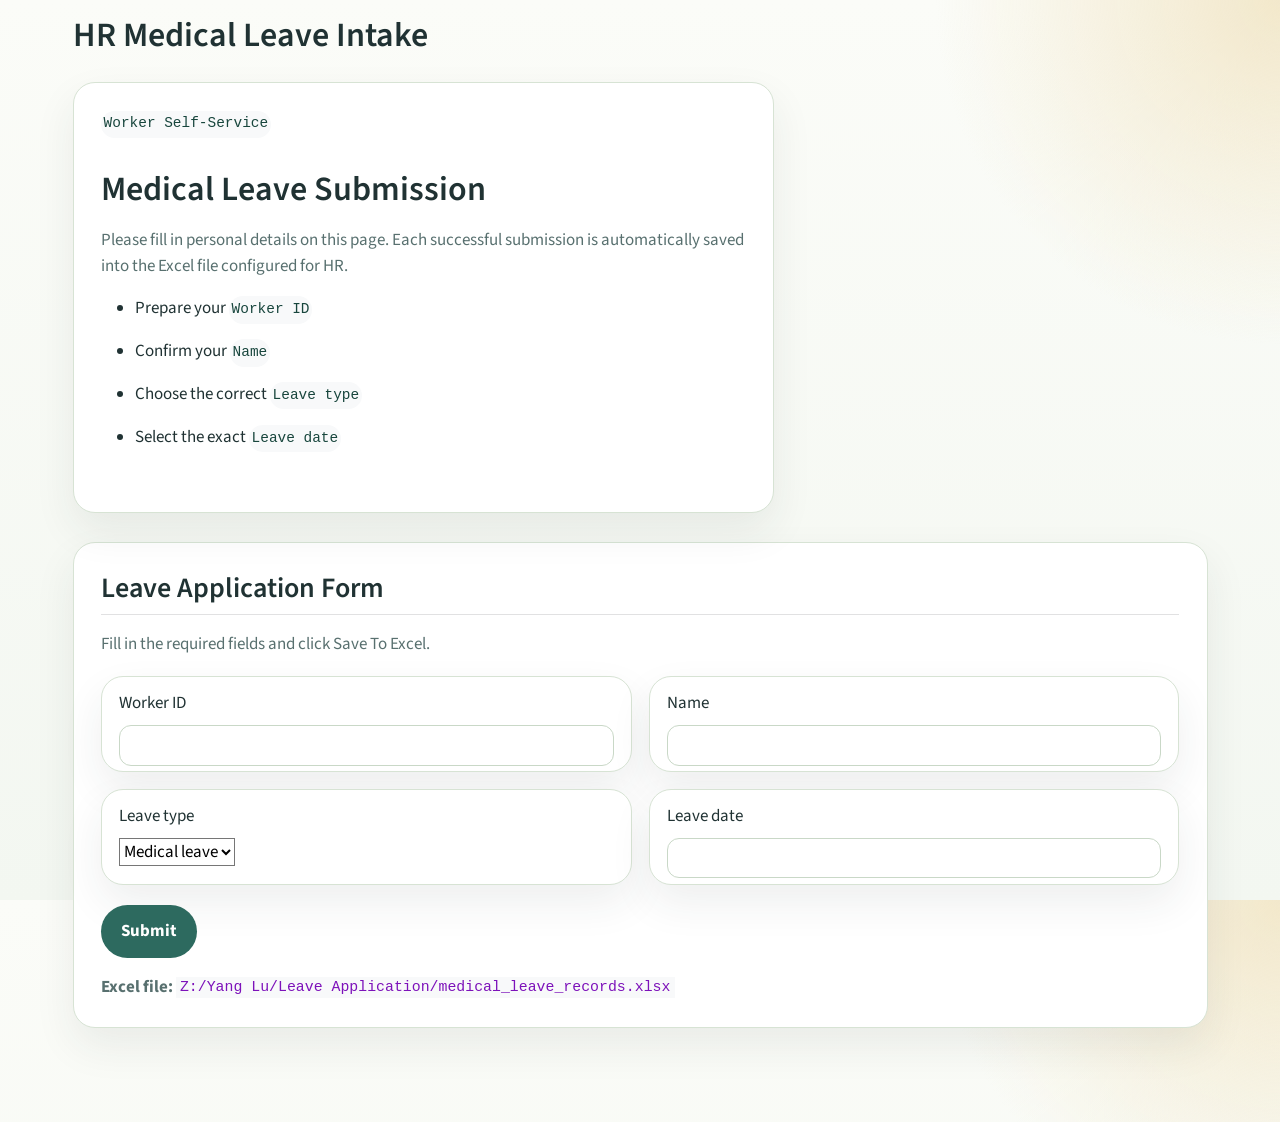
==== index.html @ 23752f78 "Initial commit for leave application" ====
<!DOCTYPE html>
<html xmlns="http://www.w3.org/1999/xhtml" lang="en" xml:lang="en"><head>

<meta charset="utf-8">
<meta name="generator" content="quarto-1.7.32">

<meta name="viewport" content="width=device-width, initial-scale=1.0, user-scalable=yes">


<title>HR Medical Leave Intake</title>
<style>
code{white-space: pre-wrap;}
span.smallcaps{font-variant: small-caps;}
div.columns{display: flex; gap: min(4vw, 1.5em);}
div.column{flex: auto; overflow-x: auto;}
div.hanging-indent{margin-left: 1.5em; text-indent: -1.5em;}
ul.task-list{list-style: none;}
ul.task-list li input[type="checkbox"] {
  width: 0.8em;
  margin: 0 0.8em 0.2em -1em; /* quarto-specific, see https://github.com/quarto-dev/quarto-cli/issues/4556 */ 
  vertical-align: middle;
}
</style>


<script src="index_files/libs/clipboard/clipboard.min.js"></script>
<script src="index_files/libs/quarto-html/quarto.js" type="module"></script>
<script src="index_files/libs/quarto-html/tabsets/tabsets.js" type="module"></script>
<script src="index_files/libs/quarto-html/popper.min.js"></script>
<script src="index_files/libs/quarto-html/tippy.umd.min.js"></script>
<script src="index_files/libs/quarto-html/anchor.min.js"></script>
<link href="index_files/libs/quarto-html/tippy.css" rel="stylesheet">
<link href="index_files/libs/quarto-html/quarto-syntax-highlighting-37eea08aefeeee20ff55810ff984fec1.css" rel="stylesheet" id="quarto-text-highlighting-styles">
<script src="index_files/libs/bootstrap/bootstrap.min.js"></script>
<link href="index_files/libs/bootstrap/bootstrap-icons.css" rel="stylesheet">
<link href="index_files/libs/bootstrap/bootstrap-813c323200a87c37e262811031999de4.min.css" rel="stylesheet" append-hash="true" id="quarto-bootstrap" data-mode="light">


<link rel="stylesheet" href="styles.css">
</head>

<body class="quarto-light">

<div id="quarto-content" class="page-columns page-rows-contents page-layout-full">

<main class="content column-page" id="quarto-document-content">

<header id="title-block-header" class="quarto-title-block default">
<div class="quarto-title">
<h1 class="title">HR Medical Leave Intake</h1>
</div>



<div class="quarto-title-meta column-page">

    
  
    
  </div>
  


</header>


<div class="hero-grid">
<div class="hero-copy">
<p><code>Worker Self-Service</code></p>
<section id="medical-leave-submission" class="level1">
<h1>Medical Leave Submission</h1>
<p>Please fill in personal details on this page. Each successful submission is automatically saved into the Excel file configured for HR.</p>
<ul>
<li>Prepare your <code>Worker ID</code></li>
<li>Confirm your <code>Name</code></li>
<li>Choose the correct <code>Leave type</code></li>
<li>Select the exact <code>Leave date</code></li>
</ul>
</section>
</div>
</div>
<div class="cell">
<div class="cell-output-display no-overflow-x">
<div class="form-shell">
<div class="form-heading">
<h2 class="anchored">Leave Application Form</h2>
<p>Fill in the required fields and click Save To Excel.</p>
</div>
<div class="form-grid">
<div class="field-card">
<div class="form-group shiny-input-container">
<label class="control-label" id="worker_id-label" for="worker_id">Worker ID</label>
<input id="worker_id" type="text" class="shiny-input-text form-control" value="" data-update-on="change">
</div>
</div>
<div class="field-card">
<div class="form-group shiny-input-container">
<label class="control-label" id="name-label" for="name">Name</label>
<input id="name" type="text" class="shiny-input-text form-control" value="" data-update-on="change">
</div>
</div>
<div class="field-card">
<div class="form-group shiny-input-container">
<label class="control-label" id="leave_type-label" for="leave_type">Leave type</label>
<div>
<select id="leave_type" class="shiny-input-select"><option value="Medical leave" selected="">Medical leave</option>
<option value="Annual leave">Annual leave</option></select>
<script type="application/json" data-for="leave_type" data-nonempty="">{"plugins":["selectize-plugin-a11y"]}</script>
</div>
</div>
</div>
<div class="field-card">
<div id="leave_date" class="shiny-date-input form-group shiny-input-container">
<label class="control-label" id="leave_date-label" for="leave_date">Leave date</label>
<input type="text" class="form-control" aria-labelledby="leave_date-label" title="Date format: yyyy-mm-dd" data-date-language="en" data-date-week-start="0" data-date-format="yyyy-mm-dd" data-date-start-view="month" data-initial-date="2026-05-14" data-date-autoclose="true" data-date-dates-disabled="null" data-date-days-of-week-disabled="null">
</div>
</div>
</div>
<button class="btn btn-default action-button primary-btn" id="submit" type="button"><span class="action-label">Submit</span></button>
<div class="status-wrap">
<div id="status_ui" class="shiny-html-output"></div>
</div>
<div class="file-line">
<strong>Excel file: </strong>
<code>Z:/Yang Lu/Leave Application/medical_leave_records.xlsx</code>
</div>
</div>
</div>
</div>
<p>
<script type="application/shiny-prerendered" data-context="server-start">
user_lib <- Sys.getenv("R_LIBS_USER")
if (nzchar(user_lib)) {
  dir.create(user_lib, recursive = TRUE, showWarnings = FALSE)
  .libPaths(c(normalizePath(user_lib, winslash = "/", mustWork = FALSE), .libPaths()))
}

required_packages <- c("shiny", "openxlsx")
missing_packages <- required_packages[
  !vapply(required_packages, requireNamespace, logical(1), quietly = TRUE)
]

if (length(missing_packages) > 0) {
  install.packages(
    missing_packages,
    repos = "https://cloud.r-project.org",
    lib = if (nzchar(user_lib)) user_lib else .libPaths()[1]
  )
}

still_missing <- required_packages[
  !vapply(required_packages, requireNamespace, logical(1), quietly = TRUE)
]

if (length(still_missing) > 0) {
  stop(
    paste0(
      "Please install the required package(s): ",
      paste(still_missing, collapse = ", ")
    )
  )
}

library(shiny)
library(openxlsx)

default_xlsx <- file.path("Z:/Yang Lu/Leave Application", "medical_leave_records.xlsx")
excel_path <- path.expand(Sys.getenv("HR_MEDICAL_LEAVE_EXCEL", unset = default_xlsx))

allowed_leave_types <- c("Medical leave", "Annual leave")
headers <- c(
  "Submitted At",
  "Worker ID",
  "Name",
  "Leave type",
  "Leave date"
)

ensure_workbook <- function(path = excel_path) {
  dir.create(dirname(path), recursive = TRUE, showWarnings = FALSE)

  if (!file.exists(path)) {
    wb <- createWorkbook()
    addWorksheet(wb, "Records")
    writeData(
      wb,
      sheet = "Records",
      x = matrix(headers, nrow = 1),
      startRow = 1,
      colNames = FALSE
    )
    saveWorkbook(wb, path, overwrite = TRUE)
  }
}

append_row <- function(worker_id, name, leave_type, leave_date, path = excel_path) {
  ensure_workbook(path)

  wb <- loadWorkbook(path)
  sheet_name <- names(wb)[1]
  existing_rows <- nrow(readWorkbook(path, sheet = sheet_name, colNames = FALSE))
  next_row <- existing_rows + 1

  row_data <- data.frame(
    "Submitted At" = format(Sys.time(), "%Y-%m-%d %H:%M:%S"),
    "Worker ID" = trimws(worker_id),
    "Name" = trimws(name),
    "Leave type" = trimws(leave_type),
    "Leave date" = format(as.Date(leave_date), "%Y-%m-%d"),
    check.names = FALSE,
    stringsAsFactors = FALSE
  )

  writeData(
    wb,
    sheet = sheet_name,
    x = row_data,
    startRow = next_row,
    colNames = FALSE
  )

  saveWorkbook(wb, path, overwrite = TRUE)
}
</script>
 
<script type="application/shiny-prerendered" data-context="server">
status_message <- reactiveVal(NULL)

observeEvent(input$submit, ignoreInit = TRUE, {
  current_session <- getDefaultReactiveDomain()
  worker_id <- trimws(input$worker_id)
  name <- trimws(input$name)
  leave_type <- trimws(input$leave_type)
  leave_date <- input$leave_date

  if (!nzchar(worker_id) || !nzchar(name) || !nzchar(leave_type) || is.null(leave_date)) {
    status_message(list(
      type = "error",
      text = "Please fill in Worker ID, Name, Leave type, and Leave date."
    ))
    return()
  }

  if (!leave_type %in% allowed_leave_types) {
    status_message(list(
      type = "error",
      text = "Please choose Medical leave or Annual leave."
    ))
    return()
  }

  parsed_date <- tryCatch(as.Date(leave_date), error = function(e) NA)
  if (is.na(parsed_date)) {
    status_message(list(
      type = "error",
      text = "Invalid date format."
    ))
    return()
  }

  tryCatch(
    {
      append_row(worker_id, name, leave_type, parsed_date)
      status_message(list(
        type = "success",
        text = "Record saved successfully."
      ))

      updateTextInput(current_session, "worker_id", value = "")
      updateTextInput(current_session, "name", value = "")
      updateSelectInput(current_session, "leave_type", selected = allowed_leave_types[1])
      updateDateInput(current_session, "leave_date", value = Sys.Date())
    },
    error = function(e) {
      status_message(list(
        type = "error",
        text = paste("Unable to save record:", conditionMessage(e))
      ))
    }
  )
})

output$status_ui <- renderUI({
  msg <- status_message()

  if (is.null(msg)) {
    return(NULL)
  }

  is_success <- identical(msg$type, "success")
  fg <- if (is_success) "#155724" else "#7a1f2a"
  bg <- if (is_success) "#dff6e5" else "#fde7ea"
  border <- if (is_success) "#b8e0c2" else "#f3bac1"

  div(
    class = "status-box",
    style = paste(
      sprintf("color: %s;", fg),
      sprintf("background-color: %s;", bg),
      sprintf("border: 1px solid %s;", border)
    ),
    msg$text
  )
})
</script>
 
<script type="application/shiny-prerendered" data-context="server-extras">
ojs_define <- function(..., .session = shiny::getDefaultReactiveDomain()) {
  quos <- rlang::enquos(...)
  vars <- rlang::list2(...)
  nm <- names(vars)
  if (is.null(nm)) {
    nm <- rep_len("", length(vars))
  }
  mapply(
    function(q, nm, val) {
      # Infer name, if possible
      if (nm == "") {
        tryCatch(
          {
            nm <- rlang::as_name(q)
          },
          error = function(e) {
            code <- paste(collapse = "\n", deparse(rlang::f_rhs(q)))
            stop(
              "ojs_define() could not create a name for the argument: ",
              code
            )
          }
        )
      }
      .session$output[[nm]] <- val
      outputOptions(.session$output, nm, suspendWhenHidden = FALSE)
      .session$sendCustomMessage("ojs-export", list(name = nm))
      NULL
    },
    quos,
    nm,
    vars,
    SIMPLIFY = FALSE,
    USE.NAMES = FALSE
  )
  invisible()
}
</script>
</p>
<!--html_preserve-->
<script type="application/shiny-prerendered" data-context="dependencies">
{"type":"list","attributes":{},"value":[{"type":"list","attributes":{"names":{"type":"character","attributes":{},"value":["name","version","src","meta","script","stylesheet","head","attachment","package","all_files","pkgVersion"]},"class":{"type":"character","attributes":{},"value":["html_dependency"]}},"value":[{"type":"character","attributes":{},"value":["selectize"]},{"type":"character","attributes":{},"value":["0.15.2"]},{"type":"list","attributes":{"names":{"type":"character","attributes":{},"value":["file"]}},"value":[{"type":"character","attributes":{},"value":["www/shared/selectize"]}]},{"type":"NULL"},{"type":"character","attributes":{},"value":["js/selectize.min.js","accessibility/js/selectize-plugin-a11y.min.js"]},{"type":"character","attributes":{},"value":["css/selectize.bootstrap3.css"]},{"type":"NULL"},{"type":"NULL"},{"type":"character","attributes":{},"value":["shiny"]},{"type":"logical","attributes":{},"value":[true]},{"type":"character","attributes":{},"value":["1.13.0"]}]},{"type":"list","attributes":{"names":{"type":"character","attributes":{},"value":["name","version","src","meta","script","stylesheet","head","attachment","package","all_files","pkgVersion"]},"class":{"type":"character","attributes":{},"value":["html_dependency"]}},"value":[{"type":"character","attributes":{},"value":["bootstrap-datepicker-js"]},{"type":"character","attributes":{},"value":["1.10.0"]},{"type":"list","attributes":{"names":{"type":"character","attributes":{},"value":["file"]}},"value":[{"type":"character","attributes":{},"value":["www/shared/datepicker"]}]},{"type":"NULL"},{"type":"character","attributes":{},"value":["js/bootstrap-datepicker.min.js"]},{"type":"NULL"},{"type":"character","attributes":{},"value":["<script>(function() {\n        var datepicker = $.fn.datepicker.noConflict();\n        $.fn.bsDatepicker = datepicker;\n      })();\n     <\/script>"]},{"type":"NULL"},{"type":"character","attributes":{},"value":["shiny"]},{"type":"logical","attributes":{},"value":[true]},{"type":"character","attributes":{},"value":["1.13.0"]}]},{"type":"list","attributes":{"names":{"type":"character","attributes":{},"value":["name","version","src","meta","script","stylesheet","head","attachment","package","all_files","pkgVersion"]},"class":{"type":"character","attributes":{},"value":["html_dependency"]}},"value":[{"type":"character","attributes":{},"value":["bootstrap-datepicker-css"]},{"type":"character","attributes":{},"value":["1.10.0"]},{"type":"list","attributes":{"names":{"type":"character","attributes":{},"value":["file"]}},"value":[{"type":"character","attributes":{},"value":["www/shared/datepicker"]}]},{"type":"NULL"},{"type":"NULL"},{"type":"character","attributes":{},"value":["css/bootstrap-datepicker3.min.css"]},{"type":"NULL"},{"type":"NULL"},{"type":"character","attributes":{},"value":["shiny"]},{"type":"logical","attributes":{},"value":[true]},{"type":"character","attributes":{},"value":["1.13.0"]}]}]}
</script>
<!--/html_preserve-->
<!--html_preserve-->
<script type="application/shiny-prerendered" data-context="execution_dependencies">
{"type":"list","attributes":{"names":{"type":"character","attributes":{},"value":["packages"]}},"value":[{"type":"list","attributes":{"names":{"type":"character","attributes":{},"value":["packages","version"]},"class":{"type":"character","attributes":{},"value":["data.frame"]},"row.names":{"type":"integer","attributes":{},"value":[1,2,3,4,5,6,7,8,9,10,11,12,13,14,15,16,17,18,19,20,21,22,23,24,25,26,27,28,29,30,31,32,33,34,35,36,37,38,39,40,41]}},"value":[{"type":"character","attributes":{},"value":["base","bslib","cachem","cli","compiler","datasets","digest","evaluate","fastmap","graphics","grDevices","htmltools","htmlwidgets","httpuv","jquerylib","jsonlite","knitr","later","lifecycle","magrittr","memoise","methods","mime","openxlsx","otel","promises","R6","Rcpp","rlang","rmarkdown","rstudioapi","sass","shiny","stats","stringi","tools","utils","xfun","xtable","yaml","zip"]},{"type":"character","attributes":{},"value":["4.5.0","0.9.0","1.1.0","3.6.4","4.5.0","4.5.0","0.6.37","1.0.4","1.2.0","4.5.0","4.5.0","0.5.8.1","1.6.4","1.6.15","0.1.4","2.0.0","1.50","1.4.2","1.0.4","2.0.3","2.0.1","4.5.0","0.13","4.2.8.1","0.2.0","1.5.0","2.6.1","1.0.14","1.1.6","2.29","0.17.1","0.4.10","1.13.0","4.5.0","1.8.7","4.5.0","4.5.0","0.52","1.8-4","2.3.10","2.3.2"]}]}]}
</script>
<!--/html_preserve-->

</main>
<!-- /main column -->
<script id="quarto-html-after-body" type="application/javascript">
  window.document.addEventListener("DOMContentLoaded", function (event) {
    const icon = "";
    const anchorJS = new window.AnchorJS();
    anchorJS.options = {
      placement: 'right',
      icon: icon
    };
    anchorJS.add('.anchored');
    const isCodeAnnotation = (el) => {
      for (const clz of el.classList) {
        if (clz.startsWith('code-annotation-')) {                     
          return true;
        }
      }
      return false;
    }
    const onCopySuccess = function(e) {
      // button target
      const button = e.trigger;
      // don't keep focus
      button.blur();
      // flash "checked"
      button.classList.add('code-copy-button-checked');
      var currentTitle = button.getAttribute("title");
      button.setAttribute("title", "Copied!");
      let tooltip;
      if (window.bootstrap) {
        button.setAttribute("data-bs-toggle", "tooltip");
        button.setAttribute("data-bs-placement", "left");
        button.setAttribute("data-bs-title", "Copied!");
        tooltip = new bootstrap.Tooltip(button, 
          { trigger: "manual", 
            customClass: "code-copy-button-tooltip",
            offset: [0, -8]});
        tooltip.show();    
      }
      setTimeout(function() {
        if (tooltip) {
          tooltip.hide();
          button.removeAttribute("data-bs-title");
          button.removeAttribute("data-bs-toggle");
          button.removeAttribute("data-bs-placement");
        }
        button.setAttribute("title", currentTitle);
        button.classList.remove('code-copy-button-checked');
      }, 1000);
      // clear code selection
      e.clearSelection();
    }
    const getTextToCopy = function(trigger) {
        const codeEl = trigger.previousElementSibling.cloneNode(true);
        for (const childEl of codeEl.children) {
          if (isCodeAnnotation(childEl)) {
            childEl.remove();
          }
        }
        return codeEl.innerText;
    }
    const clipboard = new window.ClipboardJS('.code-copy-button:not([data-in-quarto-modal])', {
      text: getTextToCopy
    });
    clipboard.on('success', onCopySuccess);
    if (window.document.getElementById('quarto-embedded-source-code-modal')) {
      const clipboardModal = new window.ClipboardJS('.code-copy-button[data-in-quarto-modal]', {
        text: getTextToCopy,
        container: window.document.getElementById('quarto-embedded-source-code-modal')
      });
      clipboardModal.on('success', onCopySuccess);
    }
      var localhostRegex = new RegExp(/^(?:http|https):\/\/localhost\:?[0-9]*\//);
      var mailtoRegex = new RegExp(/^mailto:/);
        var filterRegex = new RegExp('/' + window.location.host + '/');
      var isInternal = (href) => {
          return filterRegex.test(href) || localhostRegex.test(href) || mailtoRegex.test(href);
      }
      // Inspect non-navigation links and adorn them if external
     var links = window.document.querySelectorAll('a[href]:not(.nav-link):not(.navbar-brand):not(.toc-action):not(.sidebar-link):not(.sidebar-item-toggle):not(.pagination-link):not(.no-external):not([aria-hidden]):not(.dropdown-item):not(.quarto-navigation-tool):not(.about-link)');
      for (var i=0; i<links.length; i++) {
        const link = links[i];
        if (!isInternal(link.href)) {
          // undo the damage that might have been done by quarto-nav.js in the case of
          // links that we want to consider external
          if (link.dataset.originalHref !== undefined) {
            link.href = link.dataset.originalHref;
          }
        }
      }
    function tippyHover(el, contentFn, onTriggerFn, onUntriggerFn) {
      const config = {
        allowHTML: true,
        maxWidth: 500,
        delay: 100,
        arrow: false,
        appendTo: function(el) {
            return el.parentElement;
        },
        interactive: true,
        interactiveBorder: 10,
        theme: 'quarto',
        placement: 'bottom-start',
      };
      if (contentFn) {
        config.content = contentFn;
      }
      if (onTriggerFn) {
        config.onTrigger = onTriggerFn;
      }
      if (onUntriggerFn) {
        config.onUntrigger = onUntriggerFn;
      }
      window.tippy(el, config); 
    }
    const noterefs = window.document.querySelectorAll('a[role="doc-noteref"]');
    for (var i=0; i<noterefs.length; i++) {
      const ref = noterefs[i];
      tippyHover(ref, function() {
        // use id or data attribute instead here
        let href = ref.getAttribute('data-footnote-href') || ref.getAttribute('href');
        try { href = new URL(href).hash; } catch {}
        const id = href.replace(/^#\/?/, "");
        const note = window.document.getElementById(id);
        if (note) {
          return note.innerHTML;
        } else {
          return "";
        }
      });
    }
    const xrefs = window.document.querySelectorAll('a.quarto-xref');
    const processXRef = (id, note) => {
      // Strip column container classes
      const stripColumnClz = (el) => {
        el.classList.remove("page-full", "page-columns");
        if (el.children) {
          for (const child of el.children) {
            stripColumnClz(child);
          }
        }
      }
      stripColumnClz(note)
      if (id === null || id.startsWith('sec-')) {
        // Special case sections, only their first couple elements
        const container = document.createElement("div");
        if (note.children && note.children.length > 2) {
          container.appendChild(note.children[0].cloneNode(true));
          for (let i = 1; i < note.children.length; i++) {
            const child = note.children[i];
            if (child.tagName === "P" && child.innerText === "") {
              continue;
            } else {
              container.appendChild(child.cloneNode(true));
              break;
            }
          }
          if (window.Quarto?.typesetMath) {
            window.Quarto.typesetMath(container);
          }
          return container.innerHTML
        } else {
          if (window.Quarto?.typesetMath) {
            window.Quarto.typesetMath(note);
          }
          return note.innerHTML;
        }
      } else {
        // Remove any anchor links if they are present
        const anchorLink = note.querySelector('a.anchorjs-link');
        if (anchorLink) {
          anchorLink.remove();
        }
        if (window.Quarto?.typesetMath) {
          window.Quarto.typesetMath(note);
        }
        if (note.classList.contains("callout")) {
          return note.outerHTML;
        } else {
          return note.innerHTML;
        }
      }
    }
    for (var i=0; i<xrefs.length; i++) {
      const xref = xrefs[i];
      tippyHover(xref, undefined, function(instance) {
        instance.disable();
        let url = xref.getAttribute('href');
        let hash = undefined; 
        if (url.startsWith('#')) {
          hash = url;
        } else {
          try { hash = new URL(url).hash; } catch {}
        }
        if (hash) {
          const id = hash.replace(/^#\/?/, "");
          const note = window.document.getElementById(id);
          if (note !== null) {
            try {
              const html = processXRef(id, note.cloneNode(true));
              instance.setContent(html);
            } finally {
              instance.enable();
              instance.show();
            }
          } else {
            // See if we can fetch this
            fetch(url.split('#')[0])
            .then(res => res.text())
            .then(html => {
              const parser = new DOMParser();
              const htmlDoc = parser.parseFromString(html, "text/html");
              const note = htmlDoc.getElementById(id);
              if (note !== null) {
                const html = processXRef(id, note);
                instance.setContent(html);
              } 
            }).finally(() => {
              instance.enable();
              instance.show();
            });
          }
        } else {
          // See if we can fetch a full url (with no hash to target)
          // This is a special case and we should probably do some content thinning / targeting
          fetch(url)
          .then(res => res.text())
          .then(html => {
            const parser = new DOMParser();
            const htmlDoc = parser.parseFromString(html, "text/html");
            const note = htmlDoc.querySelector('main.content');
            if (note !== null) {
              // This should only happen for chapter cross references
              // (since there is no id in the URL)
              // remove the first header
              if (note.children.length > 0 && note.children[0].tagName === "HEADER") {
                note.children[0].remove();
              }
              const html = processXRef(null, note);
              instance.setContent(html);
            } 
          }).finally(() => {
            instance.enable();
            instance.show();
          });
        }
      }, function(instance) {
      });
    }
        let selectedAnnoteEl;
        const selectorForAnnotation = ( cell, annotation) => {
          let cellAttr = 'data-code-cell="' + cell + '"';
          let lineAttr = 'data-code-annotation="' +  annotation + '"';
          const selector = 'span[' + cellAttr + '][' + lineAttr + ']';
          return selector;
        }
        const selectCodeLines = (annoteEl) => {
          const doc = window.document;
          const targetCell = annoteEl.getAttribute("data-target-cell");
          const targetAnnotation = annoteEl.getAttribute("data-target-annotation");
          const annoteSpan = window.document.querySelector(selectorForAnnotation(targetCell, targetAnnotation));
          const lines = annoteSpan.getAttribute("data-code-lines").split(",");
          const lineIds = lines.map((line) => {
            return targetCell + "-" + line;
          })
          let top = null;
          let height = null;
          let parent = null;
          if (lineIds.length > 0) {
              //compute the position of the single el (top and bottom and make a div)
              const el = window.document.getElementById(lineIds[0]);
              top = el.offsetTop;
              height = el.offsetHeight;
              parent = el.parentElement.parentElement;
            if (lineIds.length > 1) {
              const lastEl = window.document.getElementById(lineIds[lineIds.length - 1]);
              const bottom = lastEl.offsetTop + lastEl.offsetHeight;
              height = bottom - top;
            }
            if (top !== null && height !== null && parent !== null) {
              // cook up a div (if necessary) and position it 
              let div = window.document.getElementById("code-annotation-line-highlight");
              if (div === null) {
                div = window.document.createElement("div");
                div.setAttribute("id", "code-annotation-line-highlight");
                div.style.position = 'absolute';
                parent.appendChild(div);
              }
              div.style.top = top - 2 + "px";
              div.style.height = height + 4 + "px";
              div.style.left = 0;
              let gutterDiv = window.document.getElementById("code-annotation-line-highlight-gutter");
              if (gutterDiv === null) {
                gutterDiv = window.document.createElement("div");
                gutterDiv.setAttribute("id", "code-annotation-line-highlight-gutter");
                gutterDiv.style.position = 'absolute';
                const codeCell = window.document.getElementById(targetCell);
                const gutter = codeCell.querySelector('.code-annotation-gutter');
                gutter.appendChild(gutterDiv);
              }
              gutterDiv.style.top = top - 2 + "px";
              gutterDiv.style.height = height + 4 + "px";
            }
            selectedAnnoteEl = annoteEl;
          }
        };
        const unselectCodeLines = () => {
          const elementsIds = ["code-annotation-line-highlight", "code-annotation-line-highlight-gutter"];
          elementsIds.forEach((elId) => {
            const div = window.document.getElementById(elId);
            if (div) {
              div.remove();
            }
          });
          selectedAnnoteEl = undefined;
        };
          // Handle positioning of the toggle
      window.addEventListener(
        "resize",
        throttle(() => {
          elRect = undefined;
          if (selectedAnnoteEl) {
            selectCodeLines(selectedAnnoteEl);
          }
        }, 10)
      );
      function throttle(fn, ms) {
      let throttle = false;
      let timer;
        return (...args) => {
          if(!throttle) { // first call gets through
              fn.apply(this, args);
              throttle = true;
          } else { // all the others get throttled
              if(timer) clearTimeout(timer); // cancel #2
              timer = setTimeout(() => {
                fn.apply(this, args);
                timer = throttle = false;
              }, ms);
          }
        };
      }
        // Attach click handler to the DT
        const annoteDls = window.document.querySelectorAll('dt[data-target-cell]');
        for (const annoteDlNode of annoteDls) {
          annoteDlNode.addEventListener('click', (event) => {
            const clickedEl = event.target;
            if (clickedEl !== selectedAnnoteEl) {
              unselectCodeLines();
              const activeEl = window.document.querySelector('dt[data-target-cell].code-annotation-active');
              if (activeEl) {
                activeEl.classList.remove('code-annotation-active');
              }
              selectCodeLines(clickedEl);
              clickedEl.classList.add('code-annotation-active');
            } else {
              // Unselect the line
              unselectCodeLines();
              clickedEl.classList.remove('code-annotation-active');
            }
          });
        }
    const findCites = (el) => {
      const parentEl = el.parentElement;
      if (parentEl) {
        const cites = parentEl.dataset.cites;
        if (cites) {
          return {
            el,
            cites: cites.split(' ')
          };
        } else {
          return findCites(el.parentElement)
        }
      } else {
        return undefined;
      }
    };
    var bibliorefs = window.document.querySelectorAll('a[role="doc-biblioref"]');
    for (var i=0; i<bibliorefs.length; i++) {
      const ref = bibliorefs[i];
      const citeInfo = findCites(ref);
      if (citeInfo) {
        tippyHover(citeInfo.el, function() {
          var popup = window.document.createElement('div');
          citeInfo.cites.forEach(function(cite) {
            var citeDiv = window.document.createElement('div');
            citeDiv.classList.add('hanging-indent');
            citeDiv.classList.add('csl-entry');
            var biblioDiv = window.document.getElementById('ref-' + cite);
            if (biblioDiv) {
              citeDiv.innerHTML = biblioDiv.innerHTML;
            }
            popup.appendChild(citeDiv);
          });
          return popup.innerHTML;
        });
      }
    }
  });
  </script>
</div> <!-- /content -->




</body></html>
---- index_files/libs/quarto-html/tippy.css ----
.tippy-box[data-animation=fade][data-state=hidden]{opacity:0}[data-tippy-root]{max-width:calc(100vw - 10px)}.tippy-box{position:relative;background-color:#333;color:#fff;border-radius:4px;font-size:14px;line-height:1.4;white-space:normal;outline:0;transition-property:transform,visibility,opacity}.tippy-box[data-placement^=top]>.tippy-arrow{bottom:0}.tippy-box[data-placement^=top]>.tippy-arrow:before{bottom:-7px;left:0;border-width:8px 8px 0;border-top-color:initial;transform-origin:center top}.tippy-box[data-placement^=bottom]>.tippy-arrow{top:0}.tippy-box[data-placement^=bottom]>.tippy-arrow:before{top:-7px;left:0;border-width:0 8px 8px;border-bottom-color:initial;transform-origin:center bottom}.tippy-box[data-placement^=left]>.tippy-arrow{right:0}.tippy-box[data-placement^=left]>.tippy-arrow:before{border-width:8px 0 8px 8px;border-left-color:initial;right:-7px;transform-origin:center left}.tippy-box[data-placement^=right]>.tippy-arrow{left:0}.tippy-box[data-placement^=right]>.tippy-arrow:before{left:-7px;border-width:8px 8px 8px 0;border-right-color:initial;transform-origin:center right}.tippy-box[data-inertia][data-state=visible]{transition-timing-function:cubic-bezier(.54,1.5,.38,1.11)}.tippy-arrow{width:16px;height:16px;color:#333}.tippy-arrow:before{content:"";position:absolute;border-color:transparent;border-style:solid}.tippy-content{position:relative;padding:5px 9px;z-index:1}
---- index_files/libs/quarto-html/quarto-syntax-highlighting-37eea08aefeeee20ff55810ff984fec1.css ----
/* quarto syntax highlight colors */
:root {
  --quarto-hl-ot-color: #003B4F;
  --quarto-hl-at-color: #657422;
  --quarto-hl-ss-color: #20794D;
  --quarto-hl-an-color: #5E5E5E;
  --quarto-hl-fu-color: #4758AB;
  --quarto-hl-st-color: #20794D;
  --quarto-hl-cf-color: #003B4F;
  --quarto-hl-op-color: #5E5E5E;
  --quarto-hl-er-color: #AD0000;
  --quarto-hl-bn-color: #AD0000;
  --quarto-hl-al-color: #AD0000;
  --quarto-hl-va-color: #111111;
  --quarto-hl-bu-color: inherit;
  --quarto-hl-ex-color: inherit;
  --quarto-hl-pp-color: #AD0000;
  --quarto-hl-in-color: #5E5E5E;
  --quarto-hl-vs-color: #20794D;
  --quarto-hl-wa-color: #5E5E5E;
  --quarto-hl-do-color: #5E5E5E;
  --quarto-hl-im-color: #00769E;
  --quarto-hl-ch-color: #20794D;
  --quarto-hl-dt-color: #AD0000;
  --quarto-hl-fl-color: #AD0000;
  --quarto-hl-co-color: #5E5E5E;
  --quarto-hl-cv-color: #5E5E5E;
  --quarto-hl-cn-color: #8f5902;
  --quarto-hl-sc-color: #5E5E5E;
  --quarto-hl-dv-color: #AD0000;
  --quarto-hl-kw-color: #003B4F;
}

/* other quarto variables */
:root {
  --quarto-font-monospace: SFMono-Regular, Menlo, Monaco, Consolas, "Liberation Mono", "Courier New", monospace;
}

/* syntax highlight based on Pandoc's rules */
pre > code.sourceCode > span {
  color: #003B4F;
}

code.sourceCode > span {
  color: #003B4F;
}

div.sourceCode,
div.sourceCode pre.sourceCode {
  color: #003B4F;
}

/* Normal */
code span {
  color: #003B4F;
}

/* Alert */
code span.al {
  color: #AD0000;
  font-style: inherit;
}

/* Annotation */
code span.an {
  color: #5E5E5E;
  font-style: inherit;
}

/* Attribute */
code span.at {
  color: #657422;
  font-style: inherit;
}

/* BaseN */
code span.bn {
  color: #AD0000;
  font-style: inherit;
}

/* BuiltIn */
code span.bu {
  font-style: inherit;
}

/* ControlFlow */
code span.cf {
  color: #003B4F;
  font-weight: bold;
  font-style: inherit;
}

/* Char */
code span.ch {
  color: #20794D;
  font-style: inherit;
}

/* Constant */
code span.cn {
  color: #8f5902;
  font-style: inherit;
}

/* Comment */
code span.co {
  color: #5E5E5E;
  font-style: inherit;
}

/* CommentVar */
code span.cv {
  color: #5E5E5E;
  font-style: italic;
}

/* Documentation */
code span.do {
  color: #5E5E5E;
  font-style: italic;
}

/* DataType */
code span.dt {
  color: #AD0000;
  font-style: inherit;
}

/* DecVal */
code span.dv {
  color: #AD0000;
  font-style: inherit;
}

/* Error */
code span.er {
  color: #AD0000;
  font-style: inherit;
}

/* Extension */
code span.ex {
  font-style: inherit;
}

/* Float */
code span.fl {
  color: #AD0000;
  font-style: inherit;
}

/* Function */
code span.fu {
  color: #4758AB;
  font-style: inherit;
}

/* Import */
code span.im {
  color: #00769E;
  font-style: inherit;
}

/* Information */
code span.in {
  color: #5E5E5E;
  font-style: inherit;
}

/* Keyword */
code span.kw {
  color: #003B4F;
  font-weight: bold;
  font-style: inherit;
}

/* Operator */
code span.op {
  color: #5E5E5E;
  font-style: inherit;
}

/* Other */
code span.ot {
  color: #003B4F;
  font-style: inherit;
}

/* Preprocessor */
code span.pp {
  color: #AD0000;
  font-style: inherit;
}

/* SpecialChar */
code span.sc {
  color: #5E5E5E;
  font-style: inherit;
}

/* SpecialString */
code span.ss {
  color: #20794D;
  font-style: inherit;
}

/* String */
code span.st {
  color: #20794D;
  font-style: inherit;
}

/* Variable */
code span.va {
  color: #111111;
  font-style: inherit;
}

/* VerbatimString */
code span.vs {
  color: #20794D;
  font-style: inherit;
}

/* Warning */
code span.wa {
  color: #5E5E5E;
  font-style: italic;
}

.prevent-inlining {
  content: "</";
}

/*# sourceMappingURL=27d3d809615f7771493d095567f04340.css.map */
---- styles.css ----
:root {
  --ml-ink: #203233;
  --ml-muted: #58706f;
  --ml-surface: #ffffff;
  --ml-soft: #f4f7f1;
  --ml-accent: #2d6a5f;
  --ml-accent-dark: #18463d;
  --ml-border: #d7e3d4;
  --ml-gold: #f2e7c9;
}

body {
  color: var(--ml-ink);
  background:
    radial-gradient(circle at top right, rgba(242, 231, 201, 0.95), transparent 22%),
    linear-gradient(180deg, #fbfcf8 0%, #f3f7f1 100%);
}

.hero-grid {
  display: grid;
  grid-template-columns: 1.7fr 1fr;
  gap: 1.25rem;
  margin: 1.5rem 0 1.75rem;
}

.hero-copy,
.hero-side,
.form-shell,
.field-card,
.status-box {
  background: var(--ml-surface);
  border: 1px solid var(--ml-border);
  border-radius: 22px;
  box-shadow: 0 18px 42px rgba(32, 50, 51, 0.08);
}

.hero-copy,
.hero-side,
.form-shell {
  padding: 1.6rem;
}

.hero-copy code {
  display: inline-block;
  margin-bottom: 0.9rem;
  padding: 0.3rem 0.7rem;
  border-radius: 999px;
  background: var(--ml-gold);
  color: var(--ml-accent-dark);
  font-size: 0.85rem;
}

.hero-copy p,
.hero-side p,
.hero-side,
.form-heading p,
.file-line {
  color: var(--ml-muted);
}

.hero-copy h1,
.hero-side h2,
.form-heading h2 {
  margin-top: 0;
}

.hero-side {
  background: linear-gradient(180deg, #f7fbf8 0%, #eef4ef 100%);
}

.form-shell {
  margin-top: 0.5rem;
}

.form-grid {
  display: grid;
  grid-template-columns: repeat(2, minmax(0, 1fr));
  gap: 1rem;
  margin: 1.1rem 0 1.2rem;
}

.field-card {
  padding: 0.85rem 1rem 0.3rem;
}

.shiny-input-container {
  width: 100%;
  margin-bottom: 0;
}

.form-control,
.selectize-input,
.selectize-control.single .selectize-input {
  border-radius: 12px;
  border: 1px solid #c9d8c7;
  box-shadow: none;
}

.primary-btn,
.btn-default.primary-btn {
  background: var(--ml-accent);
  border: none;
  color: #ffffff;
  border-radius: 999px;
  padding: 0.8rem 1.2rem;
  font-weight: 700;
}

.primary-btn:hover,
.primary-btn:focus,
.btn-default.primary-btn:hover,
.btn-default.primary-btn:focus {
  background: var(--ml-accent-dark);
  color: #ffffff;
}

.status-wrap {
  margin-top: 1rem;
}

.status-box {
  padding: 0.95rem 1rem;
}

.file-line {
  margin-top: 1rem;
  word-break: break-word;
}

@media (max-width: 900px) {
  .hero-grid,
  .form-grid {
    grid-template-columns: 1fr;
  }
}
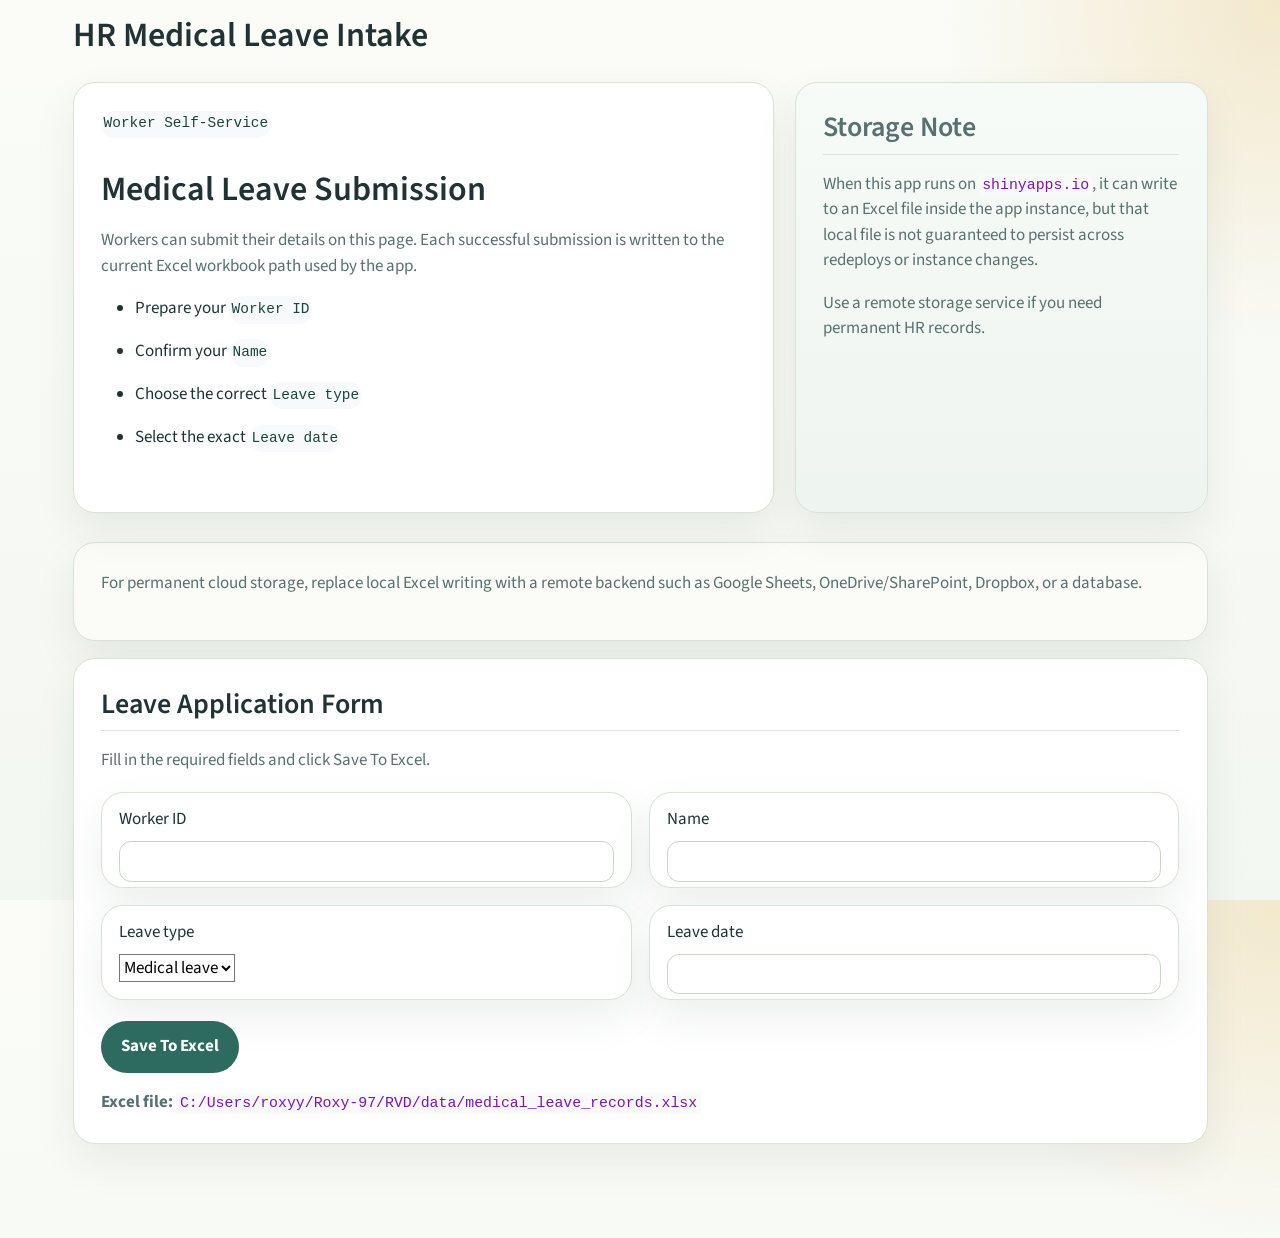
==== commit aa81e166: "Prepare shinyapps.io deployment" ====
--- a/index.html
+++ b/index.html
@@ -69,7 +69,7 @@
 <p><code>Worker Self-Service</code></p>
 <section id="medical-leave-submission" class="level1">
 <h1>Medical Leave Submission</h1>
-<p>Please fill in personal details on this page. Each successful submission is automatically saved into the Excel file configured for HR.</p>
+<p>Workers can submit their details on this page. Each successful submission is written to the current Excel workbook path used by the app.</p>
 <ul>
 <li>Prepare your <code>Worker ID</code></li>
 <li>Confirm your <code>Name</code></li>
@@ -78,6 +78,14 @@
 </ul>
 </section>
 </div>
+<section id="storage-note" class="level2 hero-side">
+<h2 class="anchored" data-anchor-id="storage-note">Storage Note</h2>
+<p>When this app runs on <code>shinyapps.io</code>, it can write to an Excel file inside the app instance, but that local file is not guaranteed to persist across redeploys or instance changes.</p>
+<p>Use a remote storage service if you need permanent HR records.</p>
+</section>
+</div>
+<div class="deploy-note">
+<p>For permanent cloud storage, replace local Excel writing with a remote backend such as Google Sheets, OneDrive/SharePoint, Dropbox, or a database.</p>
 </div>
 <div class="cell">
 <div class="cell-output-display no-overflow-x">
@@ -116,47 +124,29 @@
 </div>
 </div>
 </div>
-<button class="btn btn-default action-button primary-btn" id="submit" type="button"><span class="action-label">Submit</span></button>
+<button class="btn btn-default action-button primary-btn" id="submit" type="button"><span class="action-label">Save To Excel</span></button>
 <div class="status-wrap">
 <div id="status_ui" class="shiny-html-output"></div>
 </div>
 <div class="file-line">
 <strong>Excel file: </strong>
-<code>Z:/Yang Lu/Leave Application/medical_leave_records.xlsx</code>
+<code>C:/Users/roxyy/Roxy-97/RVD/data/medical_leave_records.xlsx</code>
 </div>
 </div>
 </div>
 </div>
 <p>
 <script type="application/shiny-prerendered" data-context="server-start">
-user_lib <- Sys.getenv("R_LIBS_USER")
-if (nzchar(user_lib)) {
-  dir.create(user_lib, recursive = TRUE, showWarnings = FALSE)
-  .libPaths(c(normalizePath(user_lib, winslash = "/", mustWork = FALSE), .libPaths()))
-}
-
 required_packages <- c("shiny", "openxlsx")
 missing_packages <- required_packages[
   !vapply(required_packages, requireNamespace, logical(1), quietly = TRUE)
 ]
 
 if (length(missing_packages) > 0) {
-  install.packages(
-    missing_packages,
-    repos = "https://cloud.r-project.org",
-    lib = if (nzchar(user_lib)) user_lib else .libPaths()[1]
-  )
-}
-
-still_missing <- required_packages[
-  !vapply(required_packages, requireNamespace, logical(1), quietly = TRUE)
-]
-
-if (length(still_missing) > 0) {
   stop(
     paste0(
-      "Please install the required package(s): ",
-      paste(still_missing, collapse = ", ")
+      "Please install the following package(s) before running or publishing: ",
+      paste(missing_packages, collapse = ", ")
     )
   )
 }
@@ -164,7 +154,7 @@
 library(shiny)
 library(openxlsx)
 
-default_xlsx <- file.path("Z:/Yang Lu/Leave Application", "medical_leave_records.xlsx")
+default_xlsx <- file.path("data", "medical_leave_records.xlsx")
 excel_path <- path.expand(Sys.getenv("HR_MEDICAL_LEAVE_EXCEL", unset = default_xlsx))
 
 allowed_leave_types <- c("Medical leave", "Annual leave")
--- a/styles.css
+++ b/styles.css
@@ -27,7 +27,8 @@
 .hero-side,
 .form-shell,
 .field-card,
-.status-box {
+.status-box,
+.deploy-note {
   background: var(--ml-surface);
   border: 1px solid var(--ml-border);
   border-radius: 22px;
@@ -36,7 +37,8 @@
 
 .hero-copy,
 .hero-side,
-.form-shell {
+.form-shell,
+.deploy-note {
   padding: 1.6rem;
 }
 
@@ -54,7 +56,8 @@
 .hero-side p,
 .hero-side,
 .form-heading p,
-.file-line {
+.file-line,
+.deploy-note {
   color: var(--ml-muted);
 }
 
@@ -66,6 +69,11 @@
 
 .hero-side {
   background: linear-gradient(180deg, #f7fbf8 0%, #eef4ef 100%);
+}
+
+.deploy-note {
+  margin-bottom: 1rem;
+  background: #fbfcf8;
 }
 
 .form-shell {
